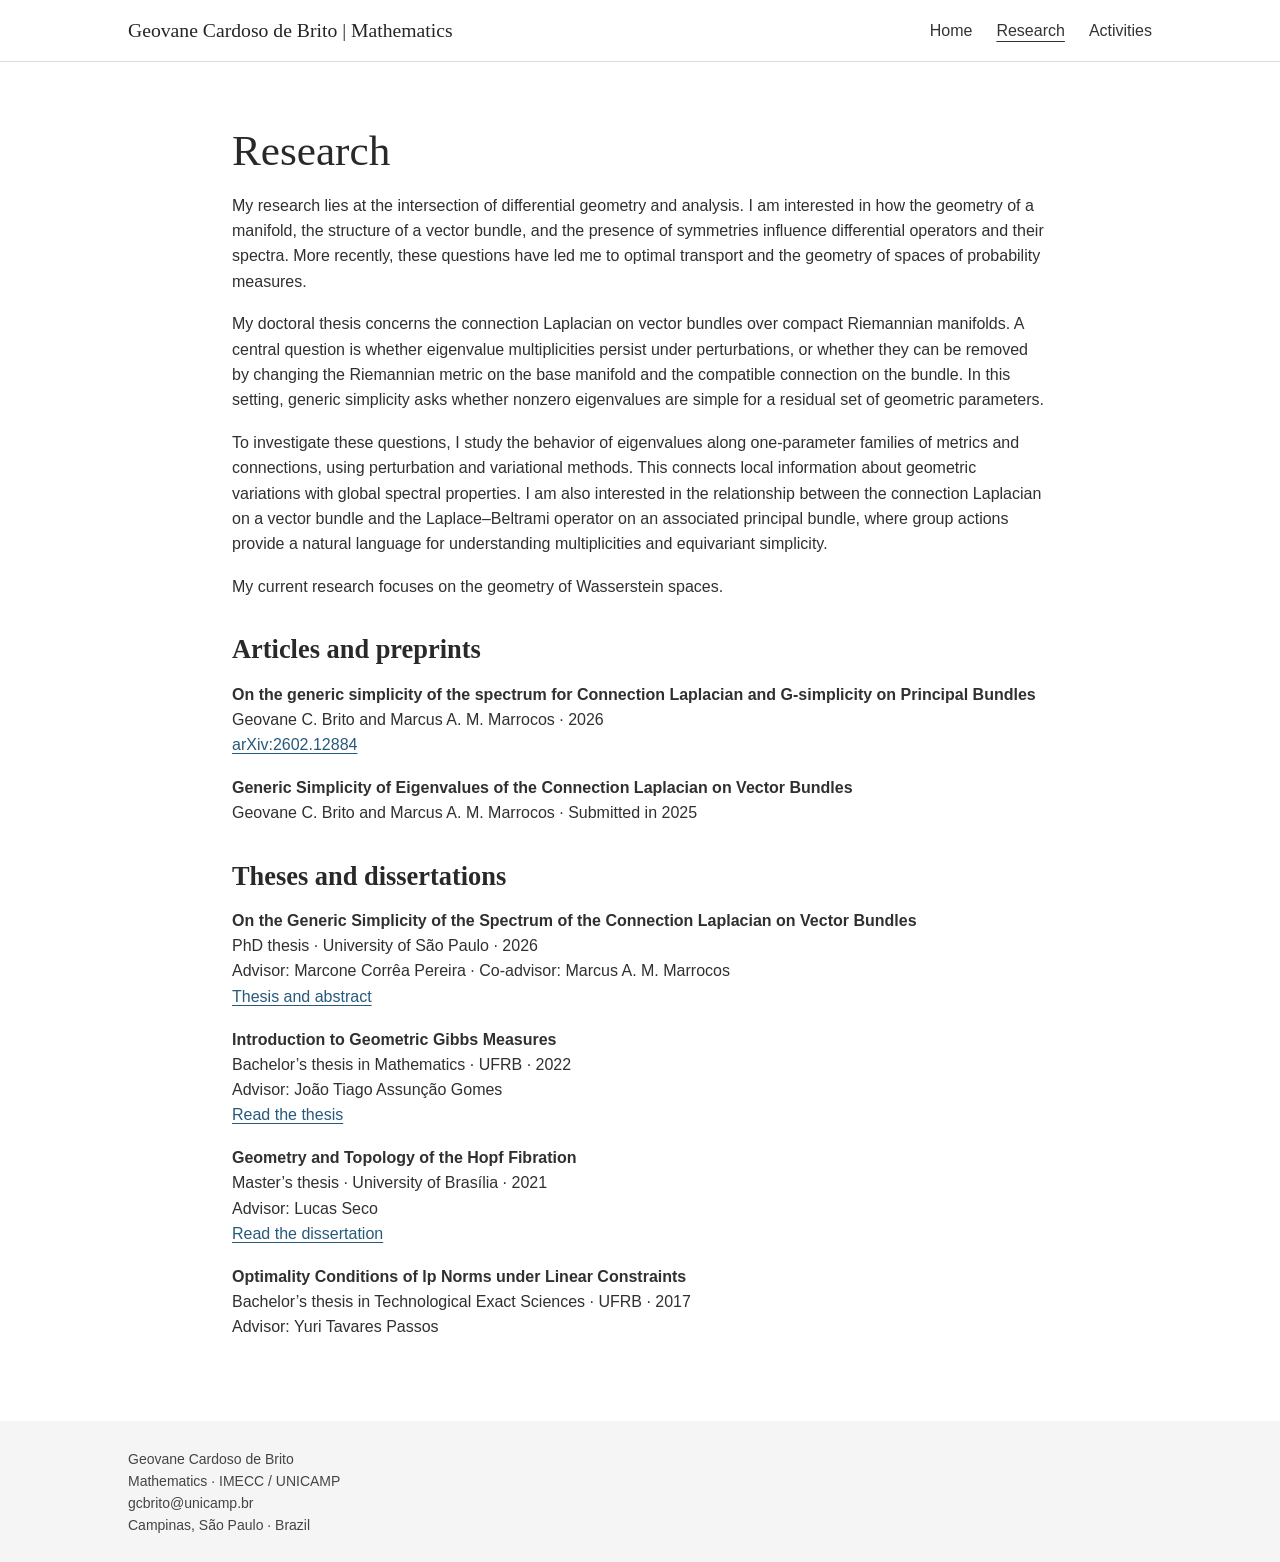
==== research.html @ 55b3d225 "Publish academic website from Google Sites" ====
<!doctype html>
<html lang="en">
<head>
  <meta charset="utf-8">
  <meta name="viewport" content="width=device-width, initial-scale=1">
  <title>Geovane Cardoso de Brito | Mathematics - Research</title>
  <link rel="stylesheet" href="site.css">
</head>
<body>
<header><div class="bar">
  <a class="brand" href="index.html">Geovane Cardoso de Brito | Mathematics</a>
  <nav aria-label="Main navigation"><a href="index.html">Home</a>
<a aria-current="page" href="research.html">Research</a>
<a href="activities.html">Activities</a></nav>
</div></header>
<main>
<h1 id="h.9x2wmyx9tnpg"><strong>Research</strong></h1>
<p>My research lies at the intersection of differential geometry and analysis. I am interested in how the geometry of a manifold, the structure of a vector bundle, and the presence of symmetries influence differential operators and their spectra. More recently, these questions have led me to optimal transport and the geometry of spaces of probability measures.</p>
<p>My doctoral thesis concerns the connection Laplacian on vector bundles over compact Riemannian manifolds. A central question is whether eigenvalue multiplicities persist under perturbations, or whether they can be removed by changing the Riemannian metric on the base manifold and the compatible connection on the bundle. In this setting, generic simplicity asks whether nonzero eigenvalues are simple for a residual set of geometric parameters.</p>
<p>To investigate these questions, I study the behavior of eigenvalues along one-parameter families of metrics and connections, using perturbation and variational methods. This connects local information about geometric variations with global spectral properties. I am also interested in the relationship between the connection Laplacian on a vector bundle and the Laplace–Beltrami operator on an associated principal bundle, where group actions provide a natural language for understanding multiplicities and equivariant simplicity.</p>
<p>My current research focuses on the geometry of Wasserstein spaces.</p>
<h2 id="h.wo2dp7ce7eox"><strong>Articles and preprints</strong></h2>
<p><strong>On the generic simplicity of the spectrum for Connection Laplacian and G-simplicity on Principal Bundles</strong><br>Geovane C. Brito and Marcus A. M. Marrocos · 2026<br><a href="https://arxiv.org/abs/2602.12884">arXiv:2602.12884</a></p>
<p><strong>Generic Simplicity of Eigenvalues of the Connection Laplacian on Vector Bundles</strong><br>Geovane C. Brito and Marcus A. M. Marrocos · Submitted in 2025</p>
<h2 id="h.z0sc3bfjxl5h"><strong>Theses and dissertations</strong></h2>
<p><strong>On the Generic Simplicity of the Spectrum of the Connection Laplacian on Vector Bundles</strong><br>PhD thesis · University of São Paulo · 2026<br>Advisor: Marcone Corrêa Pereira · Co-advisor: Marcus A. M. Marrocos<br><a href="https://teses.usp.br/teses/disponiveis/45/45132/tde-28062026-210926/es.html">Thesis and abstract</a></p>
<p><strong>Introduction to Geometric Gibbs Measures</strong><br>Bachelor’s thesis in Mathematics · UFRB · 2022<br>Advisor: João Tiago Assunção Gomes<br><a href="https://drive.google.com/file/d/199rTNQz34o1eawsJRty0CfWI0G-nM4kc/view?usp=drive_link">Read the thesis</a></p>
<p><strong>Geometry and Topology of the Hopf Fibration</strong><br>Master’s thesis · University of Brasília · 2021<br>Advisor: Lucas Seco<br><a href="https://mat.unb.br/images/smat/repositorio/2021_01_21/Geometria_e_Topologia_da_Fibracao_de_Hopf.pdf">Read the dissertation</a></p>
<p><strong>Optimality Conditions of l</strong><strong>p</strong><strong> Norms under Linear Constraints</strong><br>Bachelor’s thesis in Technological Exact Sciences · UFRB · 2017<br>Advisor: Yuri Tavares Passos</p>
</main>
<footer><div><p>Geovane Cardoso de Brito</p>
<p>Mathematics · IMECC / UNICAMP</p>
<p>gcbrito@unicamp.br<br>Campinas, São Paulo · Brazil</p></div></footer>
</body>
</html>
---- site.css ----
* { box-sizing: border-box; }
body { margin: 0; color: #303033; background: #fff; font: 1rem/1.58 Roboto, Arial, sans-serif; }
a { color: #27597b; text-underline-offset: .18em; }
a:focus-visible { outline: 2px solid #215fa1; outline-offset: 4px; }
header { border-bottom: 1px solid #dadcde; }
.bar, main, footer > div { width: min(100% - 3rem, 64rem); margin-inline: auto; }
.bar { display: flex; align-items: center; justify-content: space-between; gap: 1rem 2rem; padding-block: 1.1rem; flex-wrap: wrap; }
.brand { font: 1.23rem/1.3 Georgia, serif; color: #252525; text-decoration: none; }
nav { display: flex; gap: 1.5rem; }
nav a { color: #333; text-decoration: none; }
nav a:hover, nav [aria-current] { text-decoration: underline; text-underline-offset: .32em; }
main { padding-block: clamp(2rem, 5vw, 4rem); }
main > :not(.profile) { max-width: 51rem; margin-inline: auto; }
h1, h2 { font-family: Lora, Georgia, serif; color: #292929; font-weight: 500; line-height: 1.18; }
h1 { font-size: clamp(2rem, 4vw, 2.7rem); margin: 0 0 1rem; }
h1 strong { font-weight: inherit; }
h2 { margin-block: 2.2rem 1rem; font-size: 1.65rem; }
main > :first-child { margin-top: 0; }
p { margin: 0 0 1.1em; }
ul { padding-left: 1.25rem; }
li { margin-bottom: .9rem; }
.profile { display: grid; grid-template-columns: minmax(14rem, .8fr) minmax(0, 1.6fr); gap: clamp(2rem, 6vw, 5rem); }
aside { font-size: .89rem; }
aside img { display: block; width: 100%; height: auto; margin-bottom: 1.3rem; }
footer { background: #f5f5f5; color: #444; font-size: .875rem; }
footer > div { padding-block: 1.65rem; }
footer p { margin: 0; }
@media (max-width: 680px) {
 .profile { display: flex; flex-direction: column; }
 .profile article { order: -1; }
 aside img { max-width: 20rem; }
 .bar, main, footer > div { width: min(100% - 2.25rem, 64rem); }
}
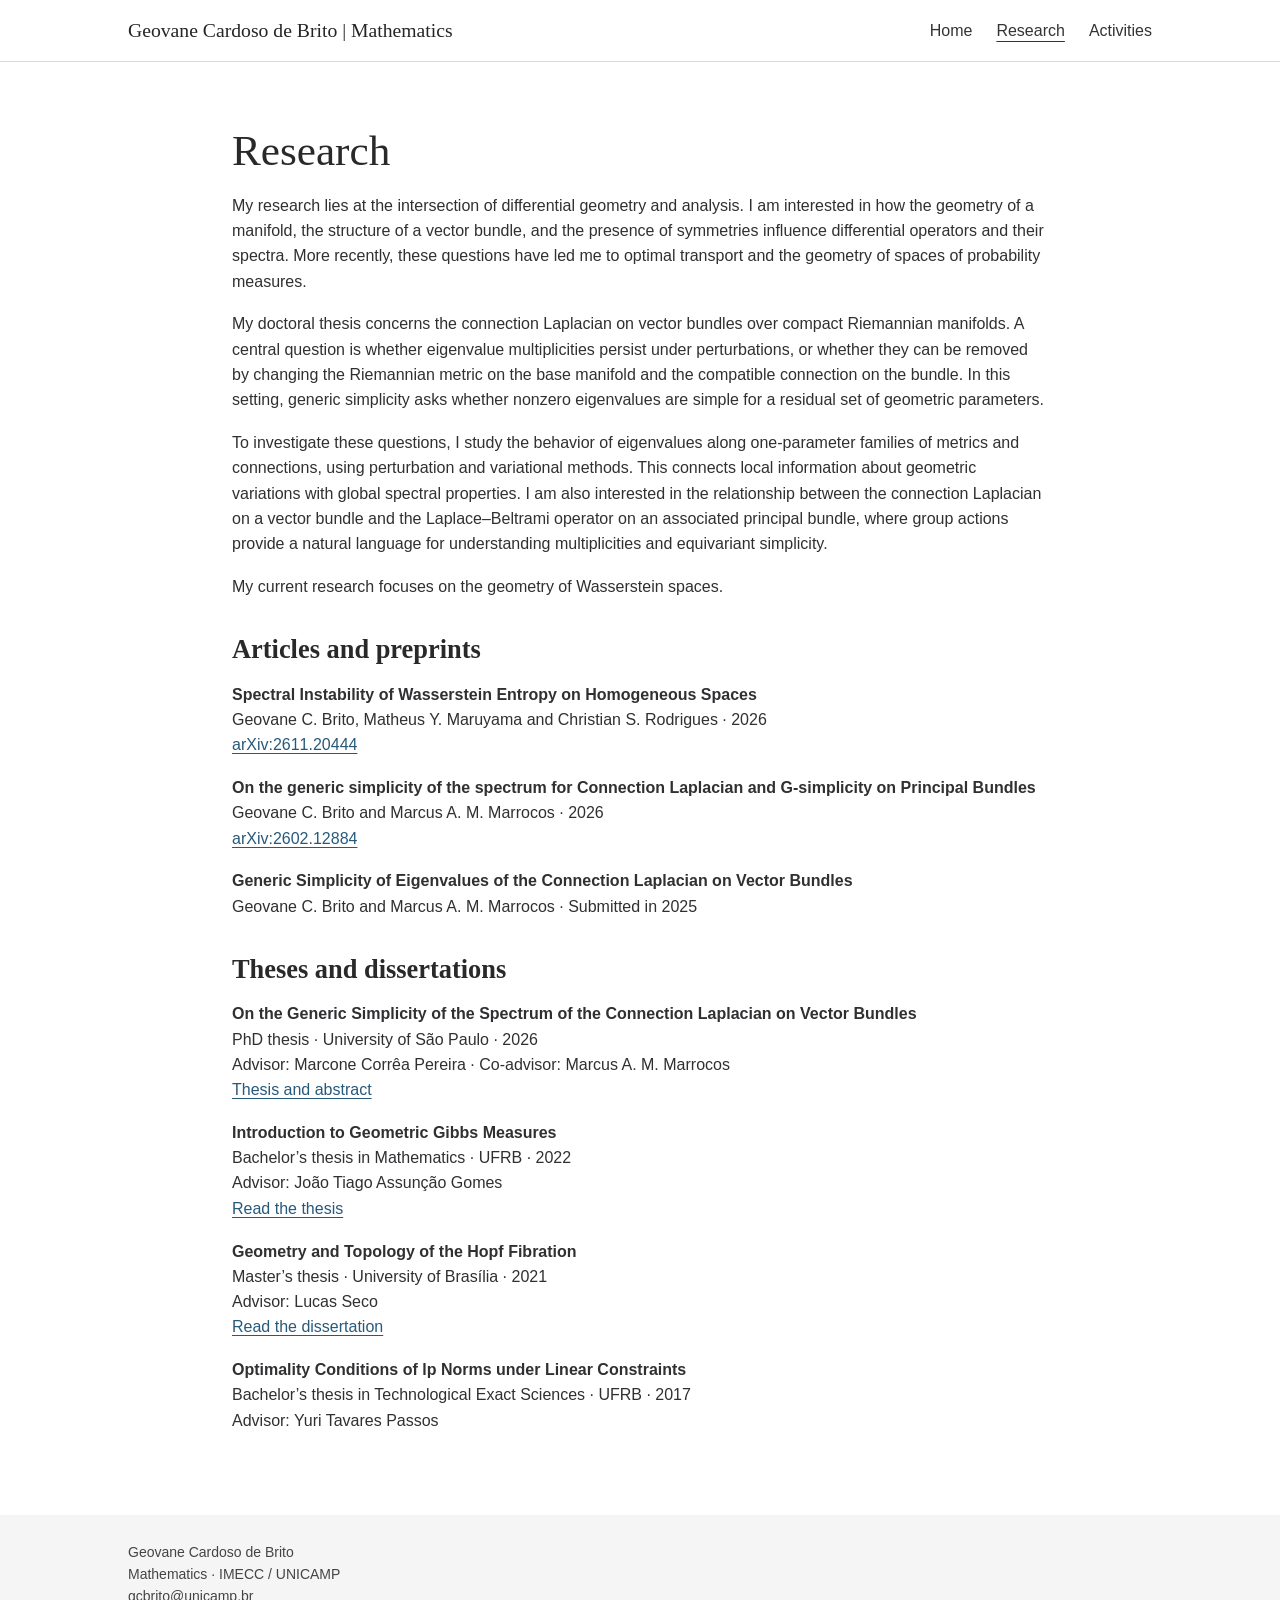
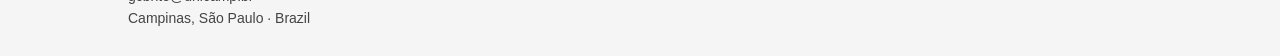
==== commit 021236bf: "Add Wasserstein entropy preprint to research page" ====
--- a/research.html
+++ b/research.html
@@ -20,6 +20,7 @@
 <p>To investigate these questions, I study the behavior of eigenvalues along one-parameter families of metrics and connections, using perturbation and variational methods. This connects local information about geometric variations with global spectral properties. I am also interested in the relationship between the connection Laplacian on a vector bundle and the Laplace–Beltrami operator on an associated principal bundle, where group actions provide a natural language for understanding multiplicities and equivariant simplicity.</p>
 <p>My current research focuses on the geometry of Wasserstein spaces.</p>
 <h2 id="h.wo2dp7ce7eox"><strong>Articles and preprints</strong></h2>
+<p><strong>Spectral Instability of Wasserstein Entropy on Homogeneous Spaces</strong><br>Geovane C. Brito, Matheus Y. Maruyama and Christian S. Rodrigues · 2026<br><a href="https://arxiv.org/abs/2611.20444">arXiv:2611.20444</a></p>
 <p><strong>On the generic simplicity of the spectrum for Connection Laplacian and G-simplicity on Principal Bundles</strong><br>Geovane C. Brito and Marcus A. M. Marrocos · 2026<br><a href="https://arxiv.org/abs/2602.12884">arXiv:2602.12884</a></p>
 <p><strong>Generic Simplicity of Eigenvalues of the Connection Laplacian on Vector Bundles</strong><br>Geovane C. Brito and Marcus A. M. Marrocos · Submitted in 2025</p>
 <h2 id="h.z0sc3bfjxl5h"><strong>Theses and dissertations</strong></h2>
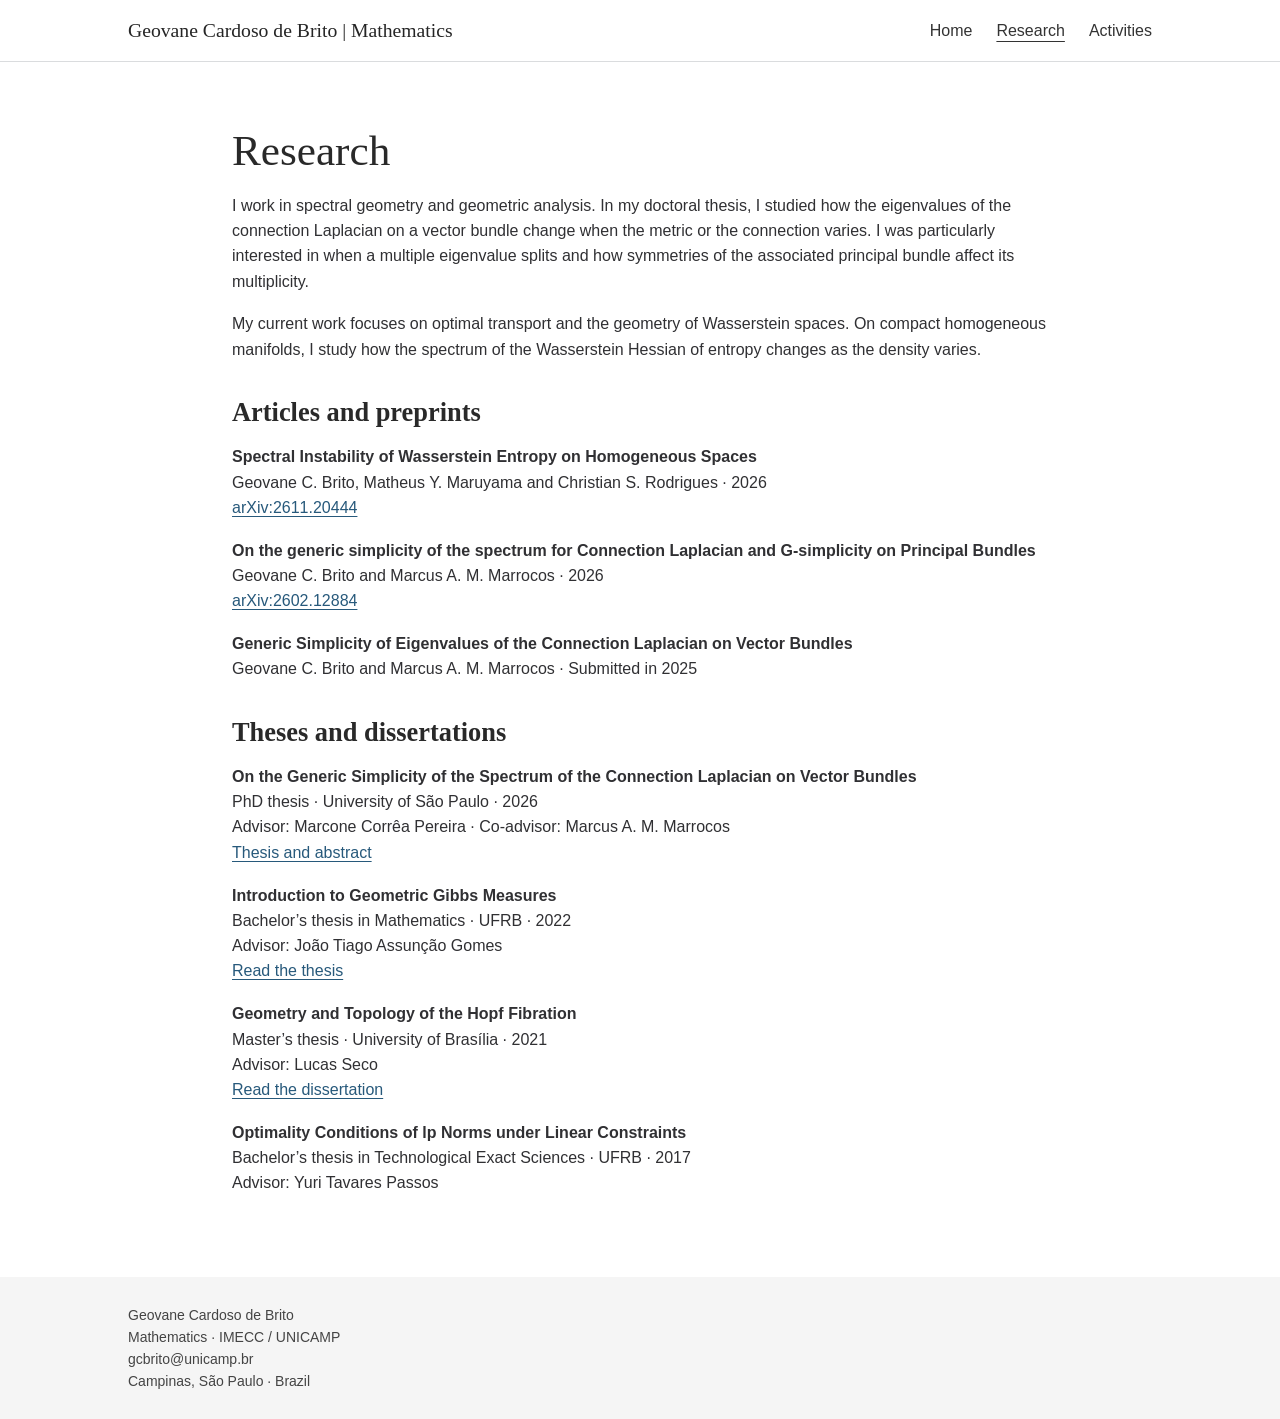
==== commit 2a15c9c7: "Shorten the research overview" ====
--- a/research.html
+++ b/research.html
@@ -15,10 +15,8 @@
 </div></header>
 <main>
 <h1 id="h.9x2wmyx9tnpg"><strong>Research</strong></h1>
-<p>My research lies at the intersection of differential geometry and analysis. I am interested in how the geometry of a manifold, the structure of a vector bundle, and the presence of symmetries influence differential operators and their spectra. More recently, these questions have led me to optimal transport and the geometry of spaces of probability measures.</p>
-<p>My doctoral thesis concerns the connection Laplacian on vector bundles over compact Riemannian manifolds. A central question is whether eigenvalue multiplicities persist under perturbations, or whether they can be removed by changing the Riemannian metric on the base manifold and the compatible connection on the bundle. In this setting, generic simplicity asks whether nonzero eigenvalues are simple for a residual set of geometric parameters.</p>
-<p>To investigate these questions, I study the behavior of eigenvalues along one-parameter families of metrics and connections, using perturbation and variational methods. This connects local information about geometric variations with global spectral properties. I am also interested in the relationship between the connection Laplacian on a vector bundle and the Laplace–Beltrami operator on an associated principal bundle, where group actions provide a natural language for understanding multiplicities and equivariant simplicity.</p>
-<p>My current research focuses on the geometry of Wasserstein spaces.</p>
+<p>I work in spectral geometry and geometric analysis. In my doctoral thesis, I studied how the eigenvalues of the connection Laplacian on a vector bundle change when the metric or the connection varies. I was particularly interested in when a multiple eigenvalue splits and how symmetries of the associated principal bundle affect its multiplicity.</p>
+<p>My current work focuses on optimal transport and the geometry of Wasserstein spaces. On compact homogeneous manifolds, I study how the spectrum of the Wasserstein Hessian of entropy changes as the density varies.</p>
 <h2 id="h.wo2dp7ce7eox"><strong>Articles and preprints</strong></h2>
 <p><strong>Spectral Instability of Wasserstein Entropy on Homogeneous Spaces</strong><br>Geovane C. Brito, Matheus Y. Maruyama and Christian S. Rodrigues · 2026<br><a href="https://arxiv.org/abs/2611.20444">arXiv:2611.20444</a></p>
 <p><strong>On the generic simplicity of the spectrum for Connection Laplacian and G-simplicity on Principal Bundles</strong><br>Geovane C. Brito and Marcus A. M. Marrocos · 2026<br><a href="https://arxiv.org/abs/2602.12884">arXiv:2602.12884</a></p>
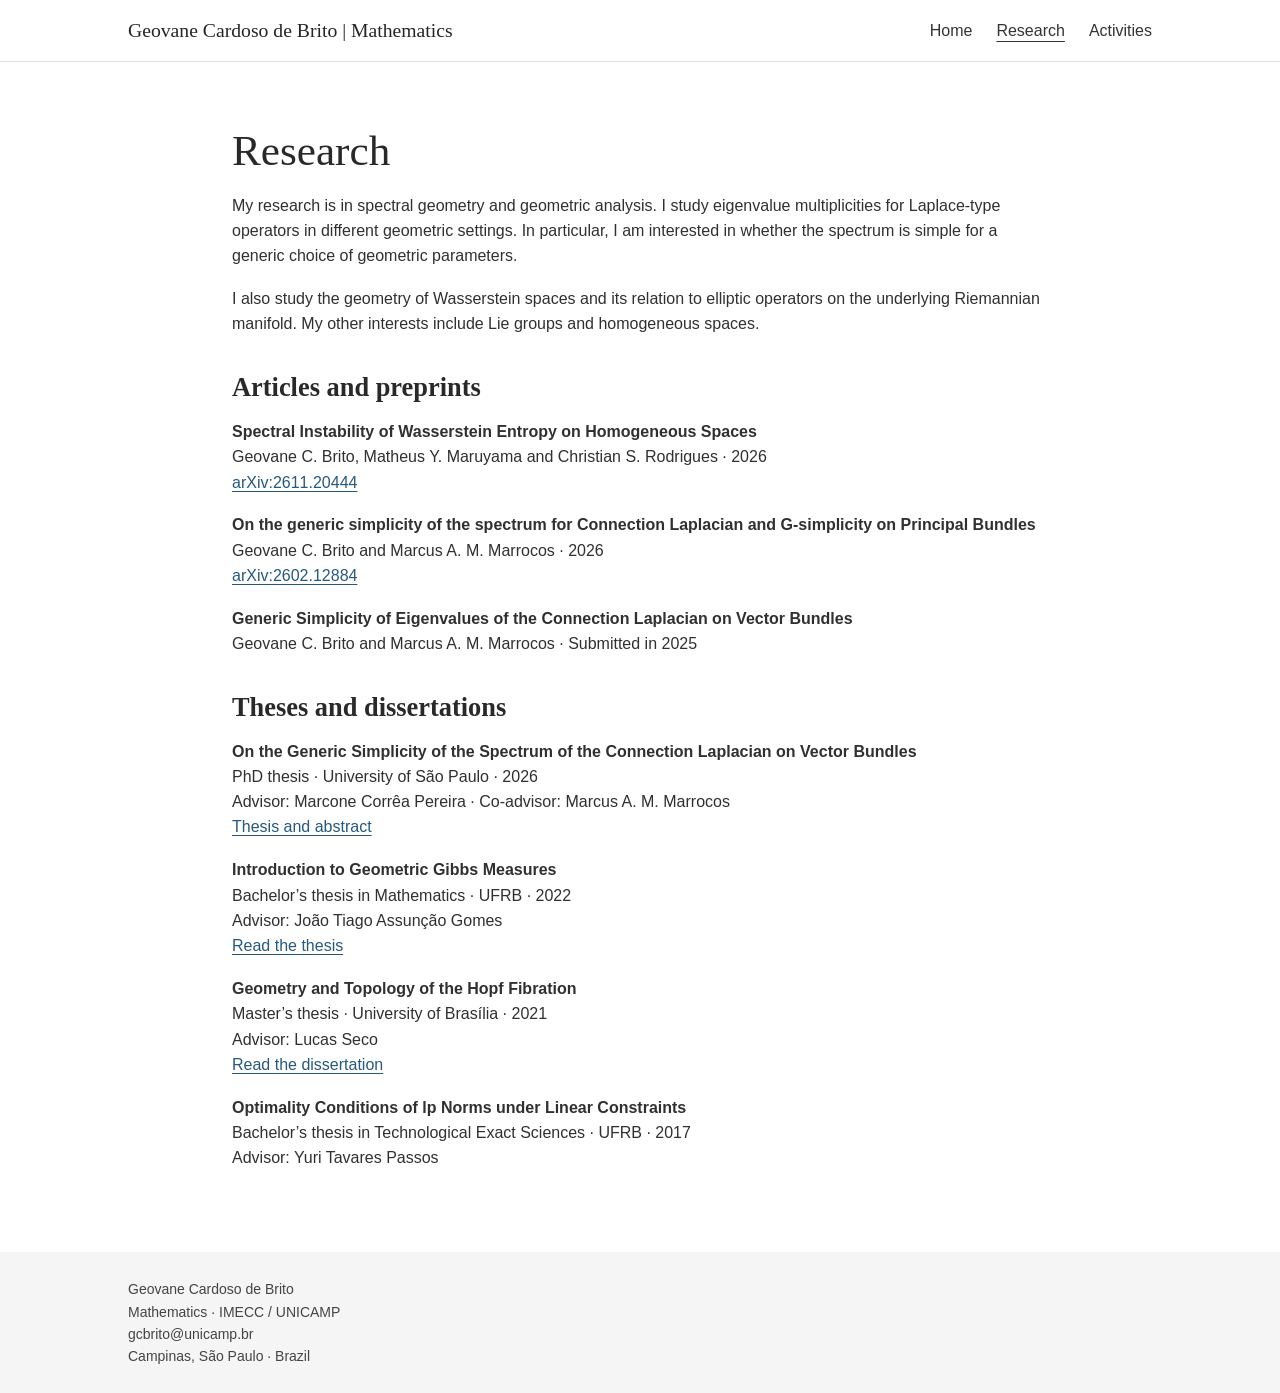
==== commit 566ff266: "Update research interests" ====
--- a/research.html
+++ b/research.html
@@ -15,8 +15,8 @@
 </div></header>
 <main>
 <h1 id="h.9x2wmyx9tnpg"><strong>Research</strong></h1>
-<p>I work in spectral geometry and geometric analysis. In my doctoral thesis, I studied how the eigenvalues of the connection Laplacian on a vector bundle change when the metric or the connection varies. I was particularly interested in when a multiple eigenvalue splits and how symmetries of the associated principal bundle affect its multiplicity.</p>
-<p>My current work focuses on optimal transport and the geometry of Wasserstein spaces. On compact homogeneous manifolds, I study how the spectrum of the Wasserstein Hessian of entropy changes as the density varies.</p>
+<p>My research is in spectral geometry and geometric analysis. I study eigenvalue multiplicities for Laplace-type operators in different geometric settings. In particular, I am interested in whether the spectrum is simple for a generic choice of geometric parameters.</p>
+<p>I also study the geometry of Wasserstein spaces and its relation to elliptic operators on the underlying Riemannian manifold. My other interests include Lie groups and homogeneous spaces.</p>
 <h2 id="h.wo2dp7ce7eox"><strong>Articles and preprints</strong></h2>
 <p><strong>Spectral Instability of Wasserstein Entropy on Homogeneous Spaces</strong><br>Geovane C. Brito, Matheus Y. Maruyama and Christian S. Rodrigues · 2026<br><a href="https://arxiv.org/abs/2611.20444">arXiv:2611.20444</a></p>
 <p><strong>On the generic simplicity of the spectrum for Connection Laplacian and G-simplicity on Principal Bundles</strong><br>Geovane C. Brito and Marcus A. M. Marrocos · 2026<br><a href="https://arxiv.org/abs/2602.12884">arXiv:2602.12884</a></p>
@@ -31,4 +31,4 @@
 <p>Mathematics · IMECC / UNICAMP</p>
 <p>gcbrito@unicamp.br<br>Campinas, São Paulo · Brazil</p></div></footer>
 </body>
-</html>+</html>
